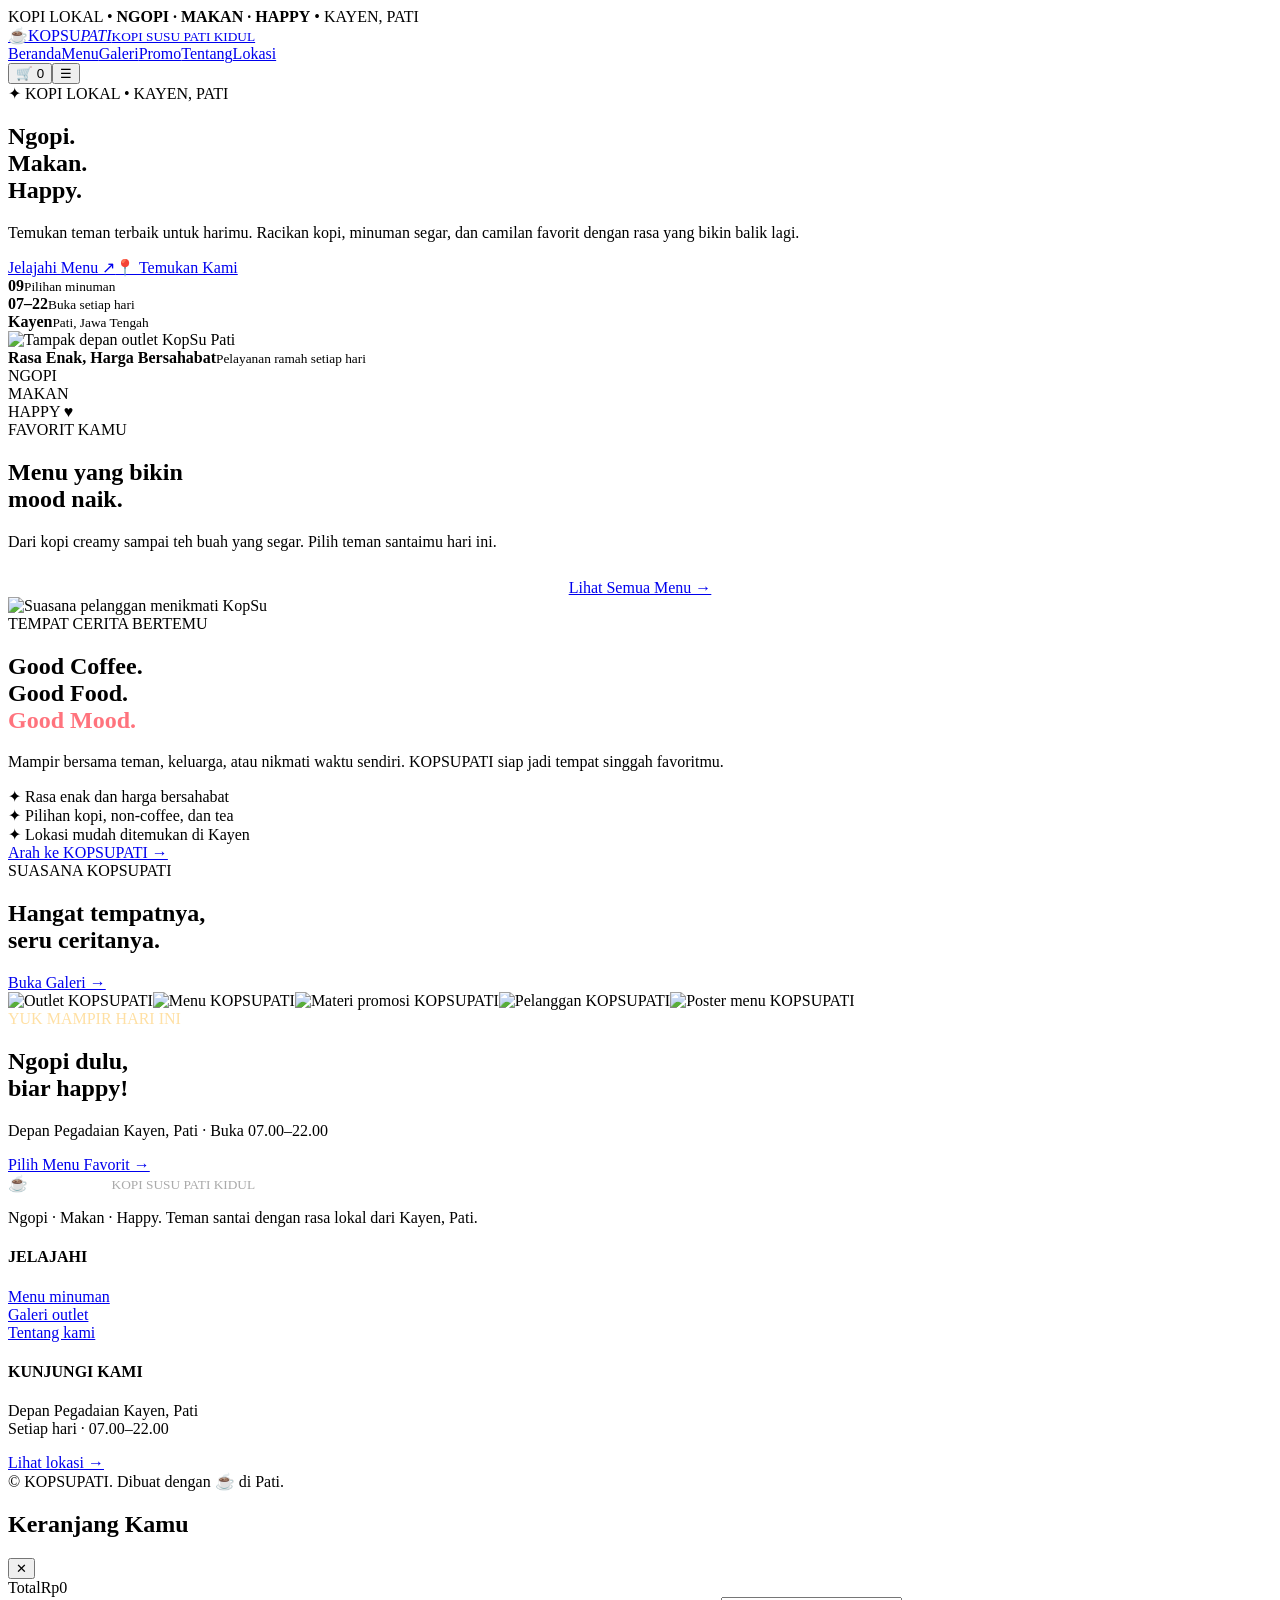
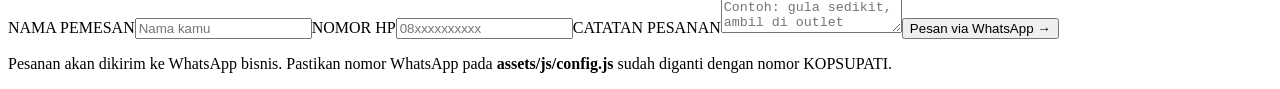
==== index.html @ ae6b63ab "Add files via upload" ====
<!doctype html><html lang="id"><head><meta charset="utf-8"><meta name="viewport" content="width=device-width,initial-scale=1"><meta name="theme-color" content="#c9182b"><meta name="description" content="KOPSUPATI - Kopi Susu Pati Kidul. Ngopi, Makan, Happy di Kayen, Pati."><title>Beranda | KOPSUPATI</title><link rel="icon" href="assets/icons/favicon.svg" type="image/svg+xml"><link rel="stylesheet" href="assets/css/style.css"></head><body><div class="topline">KOPI LOKAL • <b>NGOPI · MAKAN · HAPPY</b> • KAYEN, PATI</div><header class="site-header"><div class="container nav-wrap"><a class="logo" href="index.html"><span class="logo-mark">☕</span><span>KOPSU<em>PATI</em><small>KOPI SUSU PATI KIDUL</small></span></a><nav class="nav-links" id="navLinks"><a href="index.html">Beranda</a><a href="pages/menu.html">Menu</a><a href="pages/galeri.html">Galeri</a><a href="pages/promo.html">Promo</a><a href="pages/tentang.html">Tentang</a><a href="pages/lokasi.html">Lokasi</a></nav><div class="nav-actions"><button class="cart-button" data-open-cart>🛒 <span class="cart-count" data-cart-count>0</span></button><button class="menu-toggle" id="menuToggle" aria-label="Buka menu">☰</button></div></div></header><main><section class="hero"><div class="container hero-grid"><div><div class="eyebrow">✦ KOPI LOKAL • KAYEN, PATI</div><h1>Ngopi.<br>Makan.<br><span>Happy.</span></h1><p class="hero-copy">Temukan teman terbaik untuk harimu. Racikan kopi, minuman segar, dan camilan favorit dengan rasa yang bikin balik lagi.</p><div class="button-row"><a class="btn" href="pages/menu.html">Jelajahi Menu ↗</a><a class="btn secondary" href="pages/lokasi.html">📍 Temukan Kami</a></div><div class="stats"><div class="stat"><b>09</b><small>Pilihan minuman</small></div><div class="stat"><b>07–22</b><small>Buka setiap hari</small></div><div class="stat"><b>Kayen</b><small>Pati, Jawa Tengah</small></div></div></div><div class="hero-visual"><img class="hero-photo" src="assets/images/outlet/kopsu-outlet-siang-1.jpg" alt="Tampak depan outlet KopSu Pati"><div class="photo-chip"><b>Rasa Enak, Harga Bersahabat</b><small>Pelayanan ramah setiap hari</small></div><div class="floating-stamp">NGOPI<br>MAKAN<br>HAPPY ♥</div></div></div></section><section class="section"><div class="container"><div class="section-head"><div><div class="eyebrow">FAVORIT KAMU</div><h2>Menu yang bikin<br>mood naik.</h2></div><p>Dari kopi creamy sampai teh buah yang segar. Pilih teman santaimu hari ini.</p></div><div class="product-grid" id="featuredProducts"></div><div style="text-align:center;margin-top:28px"><a class="btn secondary" href="pages/menu.html">Lihat Semua Menu →</a></div></div></section><section class="section dark"><div class="container feature-grid"><img class="feature-image" src="assets/images/galeri/suasana-pelanggan-kopsu.jpg" alt="Suasana pelanggan menikmati KopSu"><div class="feature-copy"><div class="eyebrow">TEMPAT CERITA BERTEMU</div><h2>Good Coffee.<br>Good Food.<br><span style="color:#ff737d">Good Mood.</span></h2><p>Mampir bersama teman, keluarga, atau nikmati waktu sendiri. KOPSUPATI siap jadi tempat singgah favoritmu.</p><div class="feature-list"><div><span class="check">✦</span> Rasa enak dan harga bersahabat</div><div><span class="check">✦</span> Pilihan kopi, non-coffee, dan tea</div><div><span class="check">✦</span> Lokasi mudah ditemukan di Kayen</div></div><a class="btn" href="pages/lokasi.html">Arah ke KOPSUPATI →</a></div></div></section><section class="section"><div class="container"><div class="section-head"><div><div class="eyebrow">SUASANA KOPSUPATI</div><h2>Hangat tempatnya,<br>seru ceritanya.</h2></div><a class="btn secondary" href="pages/galeri.html">Buka Galeri →</a></div><div class="gallery-grid"><img src="assets/images/outlet/kopsu-outlet-siang-2.jpg" alt="Outlet KOPSUPATI"><img src="assets/images/menu/menu-kopsu-detail.jpg" alt="Menu KOPSUPATI"><img src="assets/images/promo/template-promosi-kopsu.jpg" alt="Materi promosi KOPSUPATI"><img src="assets/images/galeri/suasana-pelanggan-kopsu.jpg" alt="Pelanggan KOPSUPATI"><img src="assets/images/menu/menu-kopsu-poster.jpg" alt="Poster menu KOPSUPATI"></div></div></section><section class="section"><div class="container"><div class="promo-banner"><div><div class="eyebrow" style="color:#ffe0a4">YUK MAMPIR HARI INI</div><h2>Ngopi dulu,<br>biar happy!</h2><p>Depan Pegadaian Kayen, Pati · Buka 07.00–22.00</p></div><a class="btn" href="pages/menu.html">Pilih Menu Favorit →</a></div></div></section></main><footer class="site-footer"><div class="container"><div class="footer-grid"><div><a class="logo" href="index.html" style="color:white"><span class="logo-mark">☕</span><span>KOPSU<em>PATI</em><small style="color:#aaa">KOPI SUSU PATI KIDUL</small></span></a><p>Ngopi · Makan · Happy. Teman santai dengan rasa lokal dari Kayen, Pati.</p></div><div><h4>JELAJAHI</h4><a href="pages/menu.html">Menu minuman</a><br><a href="pages/galeri.html">Galeri outlet</a><br><a href="pages/tentang.html">Tentang kami</a></div><div><h4>KUNJUNGI KAMI</h4><p>Depan Pegadaian Kayen, Pati<br>Setiap hari · 07.00–22.00</p><a href="pages/lokasi.html">Lihat lokasi →</a></div></div><div class="copyright">© <span data-year></span> KOPSUPATI. Dibuat dengan ☕ di Pati.</div></div></footer><div class="cart-drawer" id="cartDrawer"><aside class="cart-panel"><div class="cart-head"><h2>Keranjang Kamu</h2><button class="close-cart" data-close-cart>✕</button></div><div id="cartItems"></div><div class="cart-total"><span>Total</span><span id="cartTotal">Rp0</span></div><form class="checkout-form" id="checkoutForm"><label for="customerName">NAMA PEMESAN</label><input id="customerName" required placeholder="Nama kamu"><label for="customerPhone">NOMOR HP</label><input id="customerPhone" required inputmode="tel" placeholder="08xxxxxxxxxx"><label for="customerNote">CATATAN PESANAN</label><textarea id="customerNote" rows="2" placeholder="Contoh: gula sedikit, ambil di outlet"></textarea><button class="btn" type="submit">Pesan via WhatsApp →</button></form><p class="notice">Pesanan akan dikirim ke WhatsApp bisnis. Pastikan nomor WhatsApp pada <b>assets/js/config.js</b> sudah diganti dengan nomor KOPSUPATI.</p></aside></div><script src="assets/js/config.js"></script><script src="assets/js/app.js"></script></body></html>
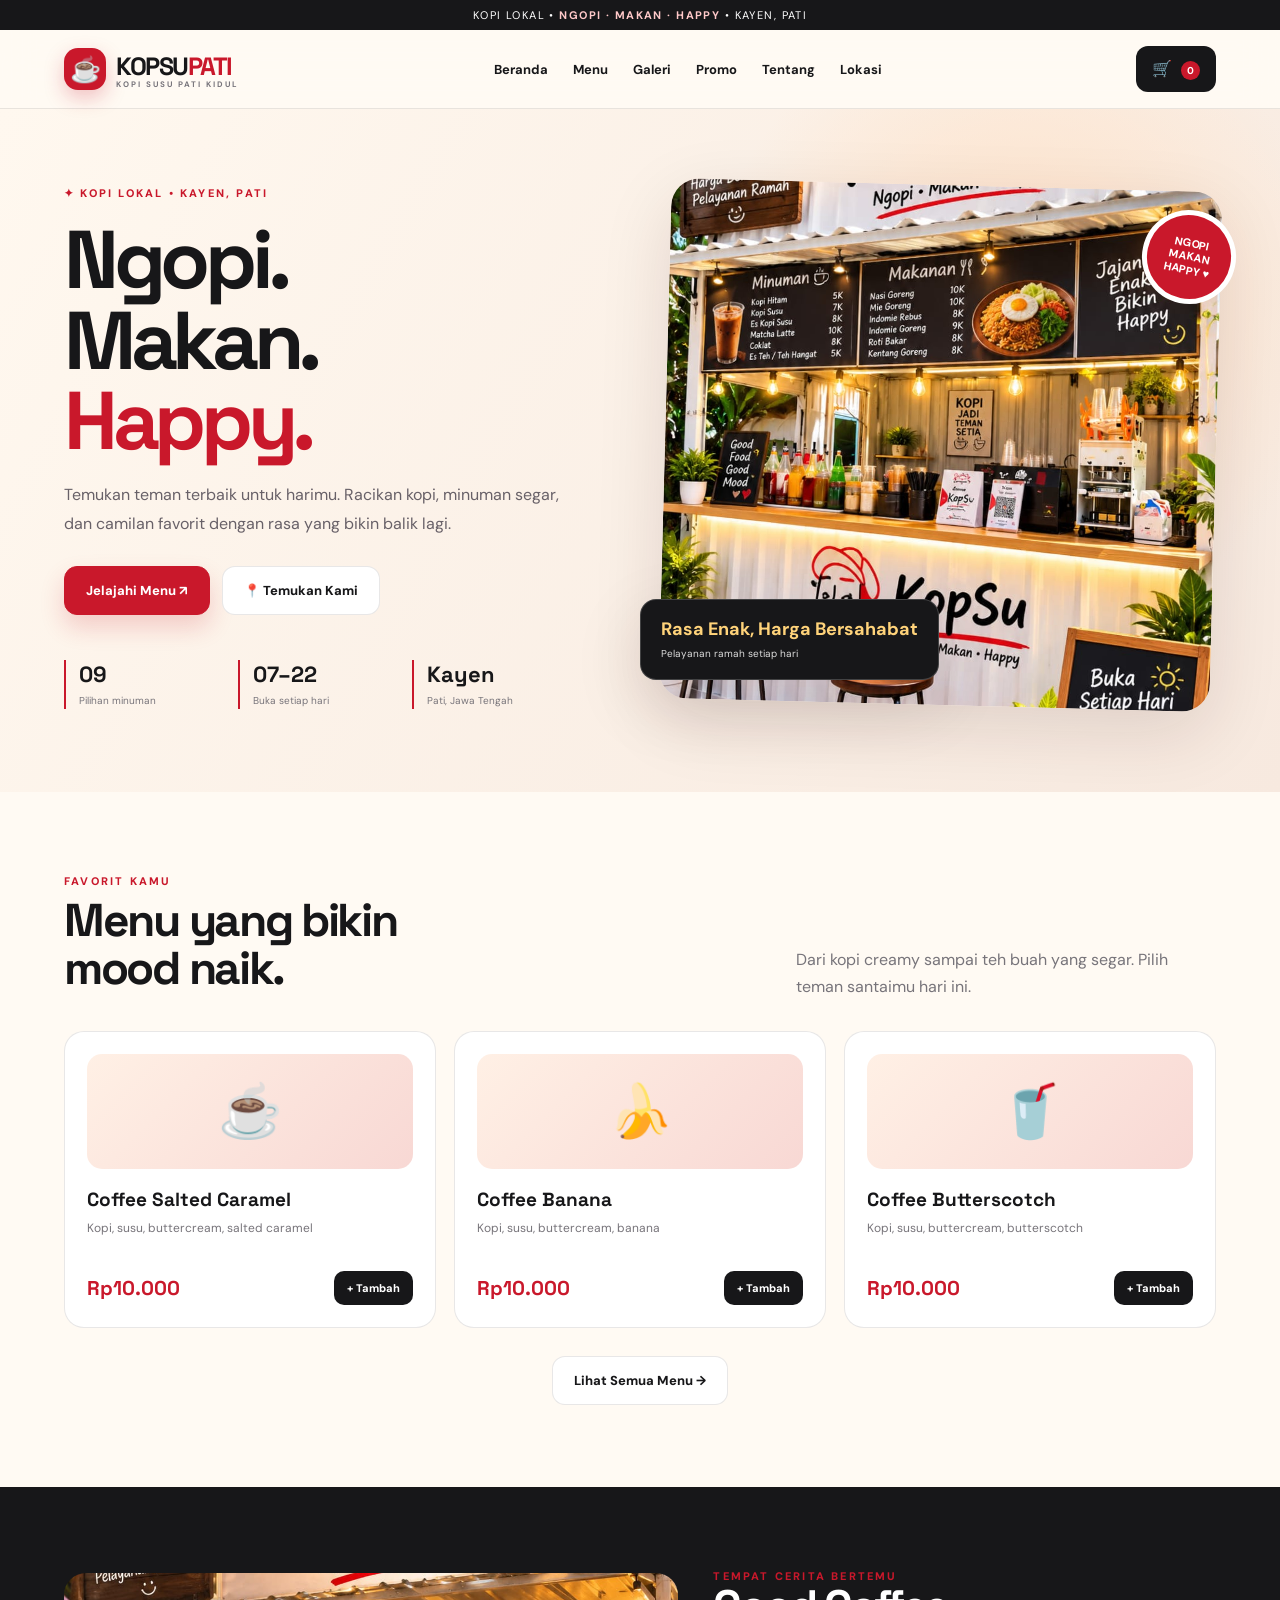
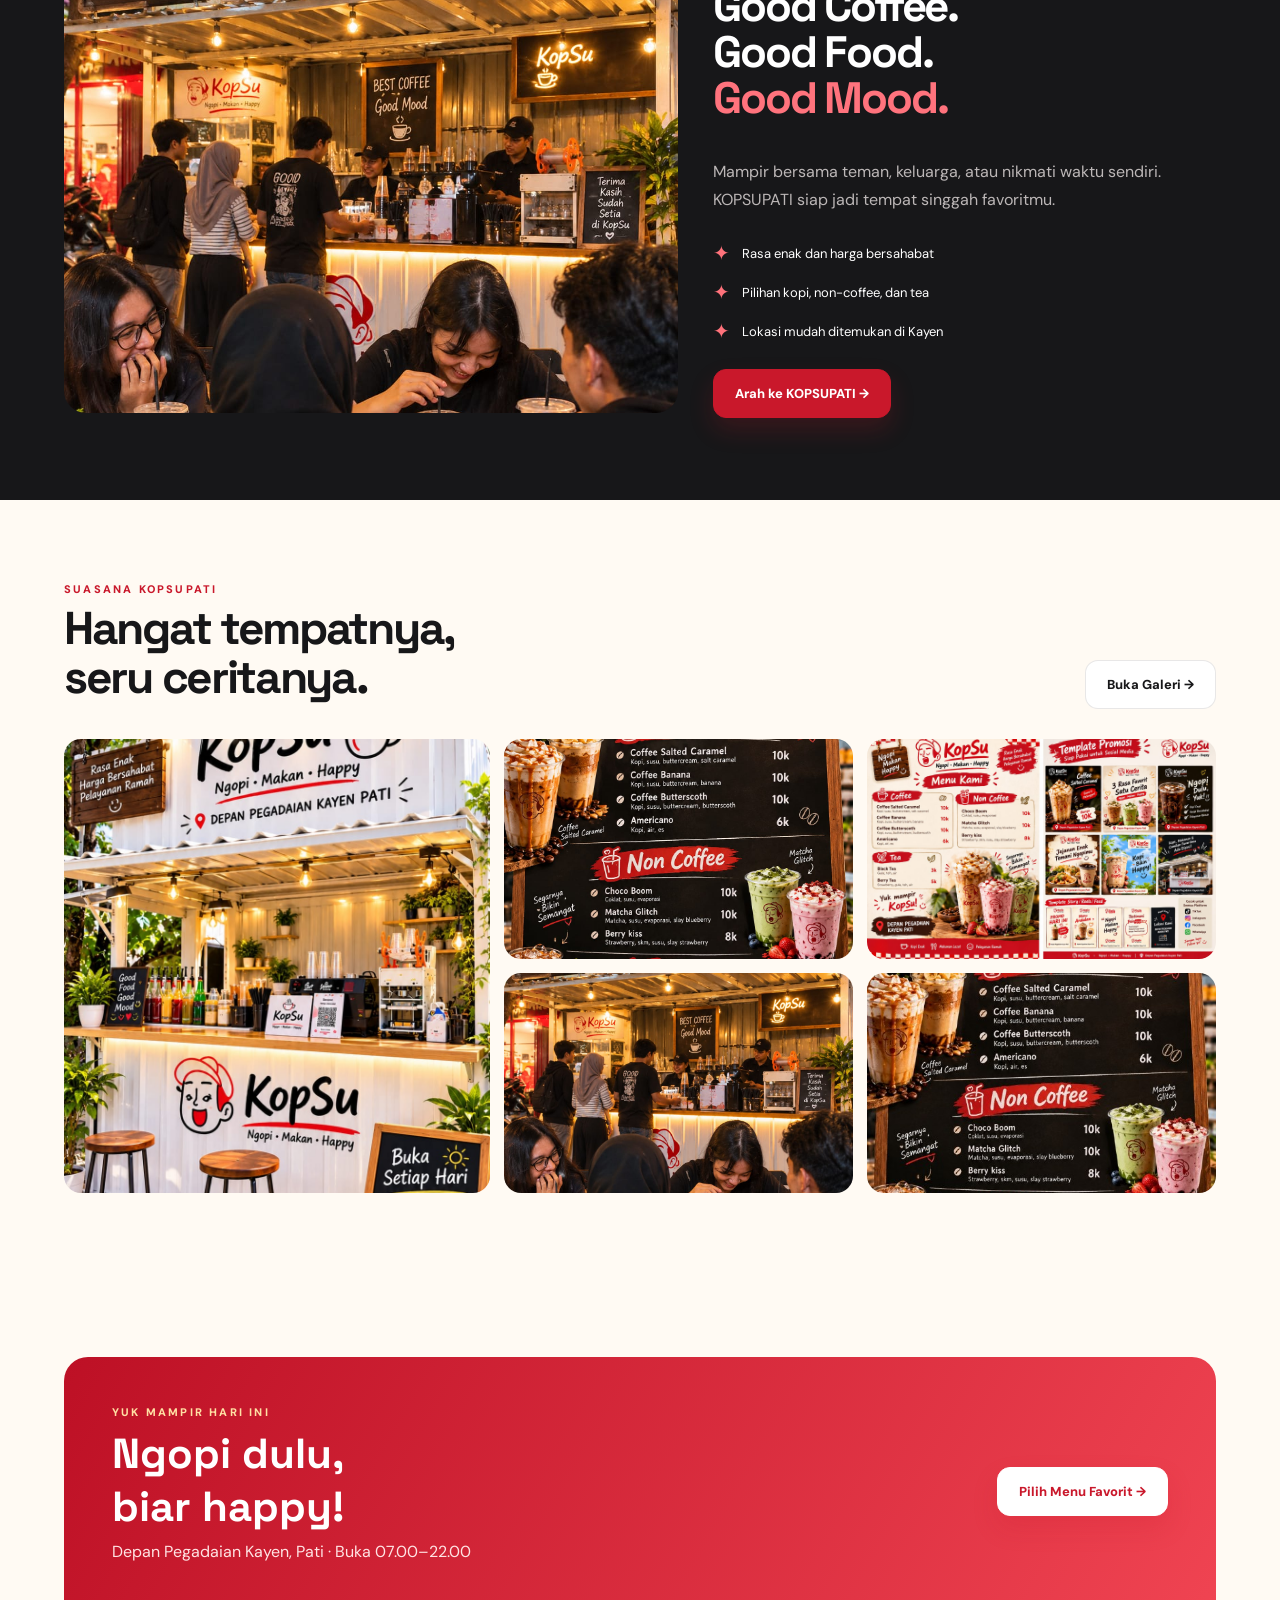
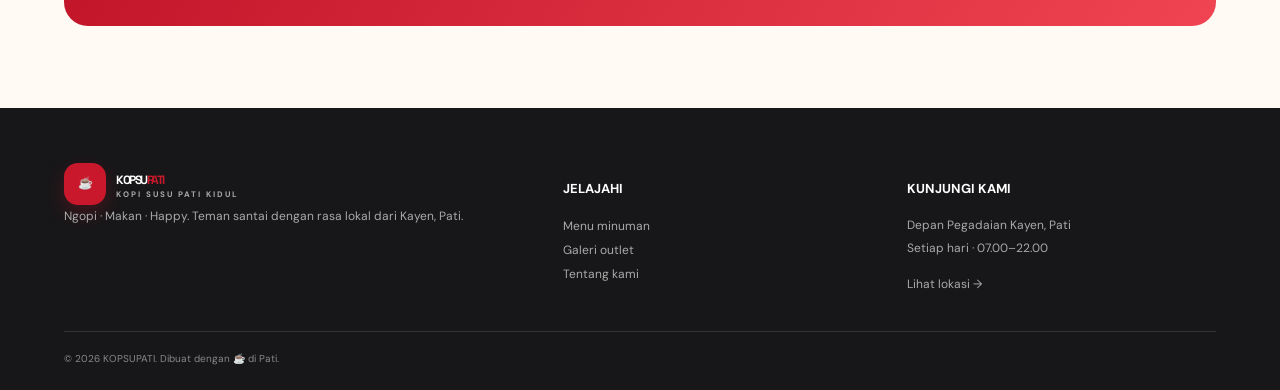
==== commit f4b0b9dd: "Fix HTML encoding issues in index.html" ====
--- a/index.html
+++ b/index.html
@@ -1 +1 @@
-<!doctype html><html lang="id"><head><meta charset="utf-8"><meta name="viewport" content="width=device-width,initial-scale=1"><meta name="theme-color" content="#c9182b"><meta name="description" content="KOPSUPATI - Kopi Susu Pati Kidul. Ngopi, Makan, Happy di Kayen, Pati."><title>Beranda | KOPSUPATI</title><link rel="icon" href="assets/icons/favicon.svg" type="image/svg+xml"><link rel="stylesheet" href="assets/css/style.css"></head><body><div class="topline">KOPI LOKAL • <b>NGOPI · MAKAN · HAPPY</b> • KAYEN, PATI</div><header class="site-header"><div class="container nav-wrap"><a class="logo" href="index.html"><span class="logo-mark">☕</span><span>KOPSU<em>PATI</em><small>KOPI SUSU PATI KIDUL</small></span></a><nav class="nav-links" id="navLinks"><a href="index.html">Beranda</a><a href="pages/menu.html">Menu</a><a href="pages/galeri.html">Galeri</a><a href="pages/promo.html">Promo</a><a href="pages/tentang.html">Tentang</a><a href="pages/lokasi.html">Lokasi</a></nav><div class="nav-actions"><button class="cart-button" data-open-cart>🛒 <span class="cart-count" data-cart-count>0</span></button><button class="menu-toggle" id="menuToggle" aria-label="Buka menu">☰</button></div></div></header><main><section class="hero"><div class="container hero-grid"><div><div class="eyebrow">✦ KOPI LOKAL • KAYEN, PATI</div><h1>Ngopi.<br>Makan.<br><span>Happy.</span></h1><p class="hero-copy">Temukan teman terbaik untuk harimu. Racikan kopi, minuman segar, dan camilan favorit dengan rasa yang bikin balik lagi.</p><div class="button-row"><a class="btn" href="pages/menu.html">Jelajahi Menu ↗</a><a class="btn secondary" href="pages/lokasi.html">📍 Temukan Kami</a></div><div class="stats"><div class="stat"><b>09</b><small>Pilihan minuman</small></div><div class="stat"><b>07–22</b><small>Buka setiap hari</small></div><div class="stat"><b>Kayen</b><small>Pati, Jawa Tengah</small></div></div></div><div class="hero-visual"><img class="hero-photo" src="assets/images/outlet/kopsu-outlet-siang-1.jpg" alt="Tampak depan outlet KopSu Pati"><div class="photo-chip"><b>Rasa Enak, Harga Bersahabat</b><small>Pelayanan ramah setiap hari</small></div><div class="floating-stamp">NGOPI<br>MAKAN<br>HAPPY ♥</div></div></div></section><section class="section"><div class="container"><div class="section-head"><div><div class="eyebrow">FAVORIT KAMU</div><h2>Menu yang bikin<br>mood naik.</h2></div><p>Dari kopi creamy sampai teh buah yang segar. Pilih teman santaimu hari ini.</p></div><div class="product-grid" id="featuredProducts"></div><div style="text-align:center;margin-top:28px"><a class="btn secondary" href="pages/menu.html">Lihat Semua Menu →</a></div></div></section><section class="section dark"><div class="container feature-grid"><img class="feature-image" src="assets/images/galeri/suasana-pelanggan-kopsu.jpg" alt="Suasana pelanggan menikmati KopSu"><div class="feature-copy"><div class="eyebrow">TEMPAT CERITA BERTEMU</div><h2>Good Coffee.<br>Good Food.<br><span style="color:#ff737d">Good Mood.</span></h2><p>Mampir bersama teman, keluarga, atau nikmati waktu sendiri. KOPSUPATI siap jadi tempat singgah favoritmu.</p><div class="feature-list"><div><span class="check">✦</span> Rasa enak dan harga bersahabat</div><div><span class="check">✦</span> Pilihan kopi, non-coffee, dan tea</div><div><span class="check">✦</span> Lokasi mudah ditemukan di Kayen</div></div><a class="btn" href="pages/lokasi.html">Arah ke KOPSUPATI →</a></div></div></section><section class="section"><div class="container"><div class="section-head"><div><div class="eyebrow">SUASANA KOPSUPATI</div><h2>Hangat tempatnya,<br>seru ceritanya.</h2></div><a class="btn secondary" href="pages/galeri.html">Buka Galeri →</a></div><div class="gallery-grid"><img src="assets/images/outlet/kopsu-outlet-siang-2.jpg" alt="Outlet KOPSUPATI"><img src="assets/images/menu/menu-kopsu-detail.jpg" alt="Menu KOPSUPATI"><img src="assets/images/promo/template-promosi-kopsu.jpg" alt="Materi promosi KOPSUPATI"><img src="assets/images/galeri/suasana-pelanggan-kopsu.jpg" alt="Pelanggan KOPSUPATI"><img src="assets/images/menu/menu-kopsu-poster.jpg" alt="Poster menu KOPSUPATI"></div></div></section><section class="section"><div class="container"><div class="promo-banner"><div><div class="eyebrow" style="color:#ffe0a4">YUK MAMPIR HARI INI</div><h2>Ngopi dulu,<br>biar happy!</h2><p>Depan Pegadaian Kayen, Pati · Buka 07.00–22.00</p></div><a class="btn" href="pages/menu.html">Pilih Menu Favorit →</a></div></div></section></main><footer class="site-footer"><div class="container"><div class="footer-grid"><div><a class="logo" href="index.html" style="color:white"><span class="logo-mark">☕</span><span>KOPSU<em>PATI</em><small style="color:#aaa">KOPI SUSU PATI KIDUL</small></span></a><p>Ngopi · Makan · Happy. Teman santai dengan rasa lokal dari Kayen, Pati.</p></div><div><h4>JELAJAHI</h4><a href="pages/menu.html">Menu minuman</a><br><a href="pages/galeri.html">Galeri outlet</a><br><a href="pages/tentang.html">Tentang kami</a></div><div><h4>KUNJUNGI KAMI</h4><p>Depan Pegadaian Kayen, Pati<br>Setiap hari · 07.00–22.00</p><a href="pages/lokasi.html">Lihat lokasi →</a></div></div><div class="copyright">© <span data-year></span> KOPSUPATI. Dibuat dengan ☕ di Pati.</div></div></footer><div class="cart-drawer" id="cartDrawer"><aside class="cart-panel"><div class="cart-head"><h2>Keranjang Kamu</h2><button class="close-cart" data-close-cart>✕</button></div><div id="cartItems"></div><div class="cart-total"><span>Total</span><span id="cartTotal">Rp0</span></div><form class="checkout-form" id="checkoutForm"><label for="customerName">NAMA PEMESAN</label><input id="customerName" required placeholder="Nama kamu"><label for="customerPhone">NOMOR HP</label><input id="customerPhone" required inputmode="tel" placeholder="08xxxxxxxxxx"><label for="customerNote">CATATAN PESANAN</label><textarea id="customerNote" rows="2" placeholder="Contoh: gula sedikit, ambil di outlet"></textarea><button class="btn" type="submit">Pesan via WhatsApp →</button></form><p class="notice">Pesanan akan dikirim ke WhatsApp bisnis. Pastikan nomor WhatsApp pada <b>assets/js/config.js</b> sudah diganti dengan nomor KOPSUPATI.</p></aside></div><script src="assets/js/config.js"></script><script src="assets/js/app.js"></script></body></html>+<!doctype html><html lang="id"><head><meta charset="utf-8"><meta name="viewport" content="width=device-width,initial-scale=1"><meta name="theme-color" content="#c9182b"><meta name="description" content="KOPSUPATI - Kopi Susu Pati Kidul. Ngopi, Makan, Happy di Kayen, Pati."><title>Beranda | KOPSUPATI</title><link rel="icon" href="assets/icons/favicon.svg" type="image/svg+xml"><link rel="stylesheet" href="assets/css/style.css"></head><body><div class="topline">KOPI LOKAL • <b>NGOPI · MAKAN · HAPPY</b> • KAYEN, PATI</div><header class="site-header"><div class="container nav-wrap"><a class="logo" href="index.html"><span class="logo-mark">☕</span><span>KOPSU<em>PATI</em><small>KOPI SUSU PATI KIDUL</small></span></a><nav class="nav-links" id="navLinks"><a href="index.html">Beranda</a><a href="pages/menu.html">Menu</a><a href="pages/galeri.html">Galeri</a><a href="pages/promo.html">Promo</a><a href="pages/tentang.html">Tentang</a><a href="pages/lokasi.html">Lokasi</a></nav><div class="nav-actions"><button class="cart-button" data-open-cart>🛒 <span class="cart-count" data-cart-count>0</span></button><button class="menu-toggle" id="menuToggle" aria-label="Buka menu">☰</button></div></div></header><main><section class="hero"><div class="container hero-grid"><div><div class="eyebrow">✦ KOPI LOKAL • KAYEN, PATI</div><h1>Ngopi.<br>Makan.<br><span>Happy.</span></h1><p class="hero-copy">Temukan teman terbaik untuk harimu. Racikan kopi, minuman segar, dan camilan favorit dengan rasa yang bikin balik lagi.</p><div class="button-row"><a class="btn" href="pages/menu.html">Jelajahi Menu ↗</a><a class="btn secondary" href="pages/lokasi.html">📍 Temukan Kami</a></div><div class="stats"><div class="stat"><b>09</b><small>Pilihan minuman</small></div><div class="stat"><b>07–22</b><small>Buka setiap hari</small></div><div class="stat"><b>Kayen</b><small>Pati, Jawa Tengah</small></div></div></div><div class="hero-visual"><img class="hero-photo" src="assets/images/outlet/kopsu-outlet-siang-1.jpg" alt="Tampak depan outlet KopSu Pati"><div class="photo-chip"><b>Rasa Enak, Harga Bersahabat</b><small>Pelayanan ramah setiap hari</small></div><div class="floating-stamp">NGOPI<br>MAKAN<br>HAPPY ♥</div></div></div></section><section class="section"><div class="container"><div class="section-head"><div><div class="eyebrow">FAVORIT KAMU</div><h2>Menu yang bikin<br>mood naik.</h2></div><p>Dari kopi creamy sampai teh buah yang segar. Pilih teman santaimu hari ini.</p></div><div class="product-grid" id="featuredProducts"></div><div style="text-align:center;margin-top:28px"><a class="btn secondary" href="pages/menu.html">Lihat Semua Menu →</a></div></div></section><section class="section dark"><div class="container feature-grid"><img class="feature-image" src="assets/images/galeri/suasana-pelanggan-kopsu.jpg" alt="Suasana pelanggan menikmati KopSu"><div class="feature-copy"><div class="eyebrow">TEMPAT CERITA BERTEMU</div><h2>Good Coffee.<br>Good Food.<br><span style="color:#ff737d">Good Mood.</span></h2><p>Mampir bersama teman, keluarga, atau nikmati waktu sendiri. KOPSUPATI siap jadi tempat singgah favoritmu.</p><div class="feature-list"><div><span class="check">✦</span> Rasa enak dan harga bersahabat</div><div><span class="check">✦</span> Pilihan kopi, non-coffee, dan tea</div><div><span class="check">✦</span> Lokasi mudah ditemukan di Kayen</div></div><a class="btn" href="pages/lokasi.html">Arah ke KOPSUPATI →</a></div></div></section><section class="section"><div class="container"><div class="section-head"><div><div class="eyebrow">SUASANA KOPSUPATI</div><h2>Hangat tempatnya,<br>seru ceritanya.</h2></div><a class="btn secondary" href="pages/galeri.html">Buka Galeri →</a></div><div class="gallery-grid"><img src="assets/images/outlet/kopsu-outlet-siang-2.jpg" alt="Outlet KOPSUPATI"><img src="assets/images/menu/menu-kopsu-detail.jpg" alt="Menu KOPSUPATI"><img src="assets/images/promo/template-promosi-kopsu.jpg" alt="Materi promosi KOPSUPATI"><img src="assets/images/galeri/suasana-pelanggan-kopsu.jpg" alt="Pelanggan KOPSUPATI"><img src="assets/images/menu/menu-kopsu-poster.jpg" alt="Poster menu KOPSUPATI"></div></div></section><section class="section"><div class="container"><div class="promo-banner"><div><div class="eyebrow" style="color:#ffe0a4">YUK MAMPIR HARI INI</div><h2>Ngopi dulu,<br>biar happy!</h2><p>Depan Pegadaian Kayen, Pati · Buka 07.00–22.00</p></div><a class="btn" href="pages/menu.html">Pilih Menu Favorit →</a></div></div></section></main><footer class="site-footer"><div class="container"><div class="footer-grid"><div><a class="logo" href="index.html" style="color:white"><span class="logo-mark">☕</span><span>KOPSU<em>PATI</em><small style="color:#aaa">KOPI SUSU PATI KIDUL</small></span></a><p>Ngopi · Makan · Happy. Teman santai dengan rasa lokal dari Kayen, Pati.</p></div><div><h4>JELAJAHI</h4><a href="pages/menu.html">Menu minuman</a><br><a href="pages/galeri.html">Galeri outlet</a><br><a href="pages/tentang.html">Tentang kami</a></div><div><h4>KUNJUNGI KAMI</h4><p>Depan Pegadaian Kayen, Pati<br>Setiap hari · 07.00–22.00</p><a href="pages/lokasi.html">Lihat lokasi →</a></div></div><div class="copyright">© <span data-year></span> KOPSUPATI. Dibuat dengan ☕ di Pati.</div></div></footer><div class="cart-drawer" id="cartDrawer"><aside class="cart-panel"><div class="cart-head"><h2>Keranjang Kamu</h2><button class="close-cart" data-close-cart>✕</button></div><div id="cartItems"></div><div class="cart-total"><span>Total</span><span id="cartTotal">Rp0</span></div><form class="checkout-form" id="checkoutForm"><label for="customerName">NAMA PEMESAN</label><input id="customerName" required placeholder="Nama kamu"><label for="customerPhone">NOMOR HP</label><input id="customerPhone" required inputmode="tel" placeholder="08xxxxxxxxxx"><label for="customerNote">CATATAN PESANAN</label><textarea id="customerNote" rows="2" placeholder="Contoh: gula sedikit, ambil di outlet"></textarea><button class="btn" type="submit">Pesan via WhatsApp →</button></form><p class="notice"><b>ESTEHTIAN GROUP</b>KOPSUPATI</p></aside></div><script src="assets/js/config.js"></script><script src="assets/js/app.js"></script></body></html>
--- a/assets/css/style.css
+++ b/assets/css/style.css
@@ -0,0 +1,2 @@
+@import url('https://fonts.googleapis.com/css2?family=DM+Sans:wght@400;500;600;700;800&family=Space+Grotesk:wght@400;500;600;700&display=swap');
+:root{--red:#c9182b;--red2:#f04452;--ink:#171719;--muted:#77747a;--cream:#fffaf3;--gold:#e6b85c;--line:rgba(30,25,25,.1);--shadow:0 22px 70px rgba(50,20,20,.12)}*{box-sizing:border-box}html{scroll-behavior:smooth}body{margin:0;background:var(--cream);color:var(--ink);font-family:'DM Sans',sans-serif}a{color:inherit;text-decoration:none}button{font:inherit}.container{width:min(1160px,90%);margin:auto}.topline{background:#171719;color:#fff;text-align:center;padding:8px 12px;font-size:11px;letter-spacing:.13em}.topline b{color:#ffc9c9}.site-header{position:sticky;top:0;z-index:50;background:rgba(255,250,243,.92);backdrop-filter:blur(18px);border-bottom:1px solid var(--line)}.nav-wrap{height:78px;display:flex;align-items:center;justify-content:space-between;gap:25px}.logo{display:flex;align-items:center;gap:10px;font-family:'Space Grotesk';font-weight:800;font-size:25px;letter-spacing:-1.5px}.logo-mark{width:42px;height:42px;display:grid;place-items:center;border-radius:14px;background:var(--red);color:white;box-shadow:0 8px 20px #c9182b40}.logo small{display:block;font:700 8px 'DM Sans';letter-spacing:2px;color:var(--muted);margin-top:-3px}.logo em{font-style:normal;color:var(--red)}.nav-links{display:flex;align-items:center;gap:25px;font-size:13px;font-weight:700}.nav-links a{transition:.2s}.nav-links a:hover,.nav-links a.active{color:var(--red)}.nav-actions{display:flex;align-items:center;gap:10px}.cart-button,.menu-toggle{border:0;background:#171719;color:#fff;padding:12px 16px;border-radius:12px;font-weight:700;cursor:pointer}.cart-count{display:inline-grid;place-items:center;min-width:19px;height:19px;border-radius:50%;background:var(--red);font-size:10px;margin-left:5px}.menu-toggle{display:none}.hero{position:relative;overflow:hidden;padding:76px 0 82px;background:radial-gradient(circle at 80% 30%,#ffe0c5 0,transparent 28%),linear-gradient(120deg,#fff8ef,#f7e9df)}.hero-grid{display:grid;grid-template-columns:1fr 1fr;align-items:center;gap:50px}.eyebrow{font-size:11px;letter-spacing:.2em;text-transform:uppercase;font-weight:800;color:var(--red)}h1,h2,h3,p{margin-top:0}.hero h1,.page-hero h1{font:700 clamp(48px,6.4vw,82px)/.98 'Space Grotesk';letter-spacing:-.065em;margin:20px 0}.hero h1 span,.page-hero h1 span{color:var(--red)}.hero-copy{max-width:520px;color:#686168;line-height:1.8;font-size:16px}.button-row{display:flex;gap:12px;flex-wrap:wrap;margin-top:27px}.btn{display:inline-flex;align-items:center;justify-content:center;gap:9px;padding:15px 21px;border-radius:13px;background:var(--red);color:#fff;font-size:13px;font-weight:800;border:1px solid var(--red);box-shadow:0 12px 25px #c9182b30;transition:.2s;cursor:pointer}.btn:hover{transform:translateY(-3px);background:#a90e20}.btn.secondary{background:#fff;color:var(--ink);border-color:var(--line);box-shadow:none}.hero-visual{position:relative}.hero-photo{width:100%;height:520px;object-fit:cover;border-radius:28px;box-shadow:var(--shadow);transform:rotate(1.5deg)}.photo-chip{position:absolute;left:-25px;bottom:30px;background:#171719;color:#fff;border:1px solid #ffffff30;padding:17px 20px;border-radius:16px;box-shadow:var(--shadow)}.photo-chip b{display:block;color:#ffd37a;font-size:18px}.photo-chip small{font-size:10px;color:#ddd}.floating-stamp{position:absolute;right:-20px;top:25px;background:var(--red);color:white;width:94px;height:94px;border-radius:50%;display:grid;place-items:center;text-align:center;font-size:11px;font-weight:800;line-height:1.2;transform:rotate(12deg);border:5px solid #fff}.stats{display:grid;grid-template-columns:repeat(3,1fr);gap:12px;margin-top:45px;max-width:510px}.stat{border-left:2px solid var(--red);padding-left:13px}.stat b{display:block;font:700 22px 'Space Grotesk'}.stat small{font-size:10px;color:var(--muted)}.section{padding:82px 0}.section.dark{background:#171719;color:#fff}.section-head{display:flex;justify-content:space-between;align-items:end;gap:25px;margin-bottom:30px}.section-head h2,.section-title{font:700 clamp(30px,4vw,46px)/1.05 'Space Grotesk';letter-spacing:-.05em;margin:8px 0}.section-head p{max-width:420px;color:var(--muted);line-height:1.7;margin:0}.product-grid{display:grid;grid-template-columns:repeat(3,1fr);gap:18px}.product-card{background:#fff;border:1px solid var(--line);border-radius:20px;padding:22px;transition:.25s;position:relative;overflow:hidden}.product-card:hover{transform:translateY(-6px);box-shadow:var(--shadow)}.product-icon{height:115px;border-radius:15px;background:linear-gradient(135deg,#fff0e5,#f8d8d4);display:grid;place-items:center;font-size:52px;margin-bottom:18px}.product-card h3{font:700 19px 'Space Grotesk';margin-bottom:7px}.product-card p{font-size:12px;color:var(--muted);min-height:34px;line-height:1.5}.product-bottom{display:flex;align-items:center;justify-content:space-between;margin-top:18px}.price{font:700 20px 'Space Grotesk';color:var(--red)}.add-btn{border:0;background:#171719;color:#fff;border-radius:10px;padding:10px 13px;font-size:11px;font-weight:800;cursor:pointer}.add-btn:hover{background:var(--red)}.category-tabs{display:flex;gap:9px;flex-wrap:wrap;margin:25px 0}.tab{border:1px solid var(--line);background:#fff;padding:10px 16px;border-radius:30px;font-size:12px;font-weight:800;cursor:pointer}.tab.active{background:var(--red);border-color:var(--red);color:white}.feature-grid{display:grid;grid-template-columns:1.1fr .9fr;gap:35px;align-items:center}.feature-image{width:100%;height:440px;object-fit:cover;border-radius:22px}.feature-copy p{color:#bcb7b7;line-height:1.8}.feature-copy h2{font:700 44px/1.05 'Space Grotesk';letter-spacing:-.05em}.feature-list{display:grid;gap:13px;margin:25px 0}.feature-list div{display:flex;gap:12px;align-items:center;font-size:13px}.check{color:#ff727b;font-size:20px}.gallery-grid{display:grid;grid-template-columns:1.1fr .9fr .9fr;grid-template-rows:220px 220px;gap:14px}.gallery-grid img{width:100%;height:100%;object-fit:cover;border-radius:17px}.gallery-grid img:first-child{grid-row:span 2}.promo-banner{padding:48px;border-radius:24px;background:linear-gradient(120deg,#bd1025,#f04452);color:#fff;display:flex;align-items:center;justify-content:space-between;gap:25px;overflow:hidden}.promo-banner h2{font:700 42px 'Space Grotesk';margin:8px 0}.promo-banner p{color:#ffe4e4}.promo-banner .btn{background:#fff;color:var(--red);border-color:#fff}.page-hero{padding:70px 0 55px;background:linear-gradient(120deg,#fff0e5,#fffaf3)}.page-hero h1{font-size:clamp(42px,5vw,64px)}.page-hero p{max-width:620px;color:var(--muted);line-height:1.8}.content-card{background:#fff;padding:28px;border:1px solid var(--line);border-radius:18px}.info-grid{display:grid;grid-template-columns:repeat(3,1fr);gap:15px}.info-card{padding:23px;background:#fff;border:1px solid var(--line);border-radius:17px}.info-card b{display:block;margin:10px 0}.info-card p{font-size:12px;line-height:1.7;color:var(--muted);margin:0}.faq details{background:#fff;padding:18px 20px;border:1px solid var(--line);border-radius:13px;margin-bottom:10px}.faq summary{font-weight:800;cursor:pointer}.faq details p{margin:12px 0 0;color:var(--muted);font-size:13px;line-height:1.7}.site-footer{background:#171719;color:#fff;padding:55px 0 25px}.footer-grid{display:grid;grid-template-columns:1.5fr 1fr 1fr;gap:35px}.footer-grid p,.footer-grid a{color:#aaa;font-size:12px;line-height:1.9}.footer-grid h4{font-size:13px}.copyright{border-top:1px solid #ffffff20;margin-top:35px;padding-top:20px;color:#888;font-size:10px}.cart-drawer{position:fixed;z-index:100;inset:0;background:#0008;display:none;justify-content:flex-end}.cart-drawer.open{display:flex}.cart-panel{width:min(430px,100%);height:100%;background:#fffaf3;padding:25px;overflow:auto;box-shadow:-20px 0 60px #0002}.cart-head{display:flex;justify-content:space-between;align-items:center}.close-cart{border:0;background:#eee;border-radius:50%;width:35px;height:35px;cursor:pointer}.cart-item{display:flex;justify-content:space-between;gap:12px;padding:15px 0;border-bottom:1px solid var(--line)}.cart-item small{display:block;color:var(--muted);margin-top:5px}.qty{display:flex;align-items:center;gap:8px}.qty button{border:0;background:#eee;width:25px;height:25px;border-radius:7px;cursor:pointer}.cart-total{display:flex;justify-content:space-between;font-weight:800;font-size:18px;margin:22px 0}.checkout-form input,.checkout-form textarea{width:100%;padding:13px;border:1px solid var(--line);border-radius:10px;margin:6px 0 12px;font:inherit;background:#fff}.checkout-form label{font-size:11px;font-weight:800}.checkout-form .btn{width:100%}.empty{text-align:center;padding:50px 10px;color:var(--muted)}.notice{padding:14px;background:#fff2d8;border-radius:12px;font-size:11px;line-height:1.6;color:#795a21}.map-box{min-height:260px;border-radius:18px;background:linear-gradient(135deg,#f8e5d6,#f4d0c8);display:grid;place-items:center;text-align:center;padding:25px}.map-box strong{font:700 28px 'Space Grotesk'}.mobile-only{display:none}@media(max-width:850px){.nav-links{gap:13px}.hero-grid{gap:25px}.hero-photo{height:430px}.product-grid{grid-template-columns:repeat(2,1fr)}.feature-grid{gap:25px}.footer-grid{grid-template-columns:1fr 1fr}}@media(max-width:650px){.nav-wrap{height:68px}.menu-toggle{display:block}.nav-links{display:none;position:absolute;top:68px;left:0;right:0;background:var(--cream);padding:18px 5%;border-bottom:1px solid var(--line);flex-direction:column;align-items:flex-start}.nav-links.show{display:flex}.nav-actions .cart-button{padding:10px}.hero{padding:48px 0}.hero-grid,.feature-grid{grid-template-columns:1fr}.hero h1{font-size:54px}.hero-photo{height:390px}.photo-chip{left:5px}.floating-stamp{right:0}.stats{margin-top:30px}.section{padding:60px 0}.section-head{display:block}.section-head p{margin-top:12px}.product-grid{grid-template-columns:1fr 1fr;gap:10px}.product-card{padding:13px;border-radius:15px}.product-icon{height:90px;font-size:40px}.product-card h3{font-size:15px}.product-card p{font-size:10px}.price{font-size:16px}.add-btn{padding:9px;font-size:10px}.gallery-grid{grid-template-columns:1fr 1fr;grid-template-rows:180px 180px 180px}.gallery-grid img:first-child{grid-row:span 2}.promo-banner{padding:28px;display:block}.promo-banner h2{font-size:32px}.info-grid{grid-template-columns:1fr}.footer-grid{grid-template-columns:1fr}.page-hero{padding:48px 0}.feature-image{height:330px}.mobile-only{display:block}}
